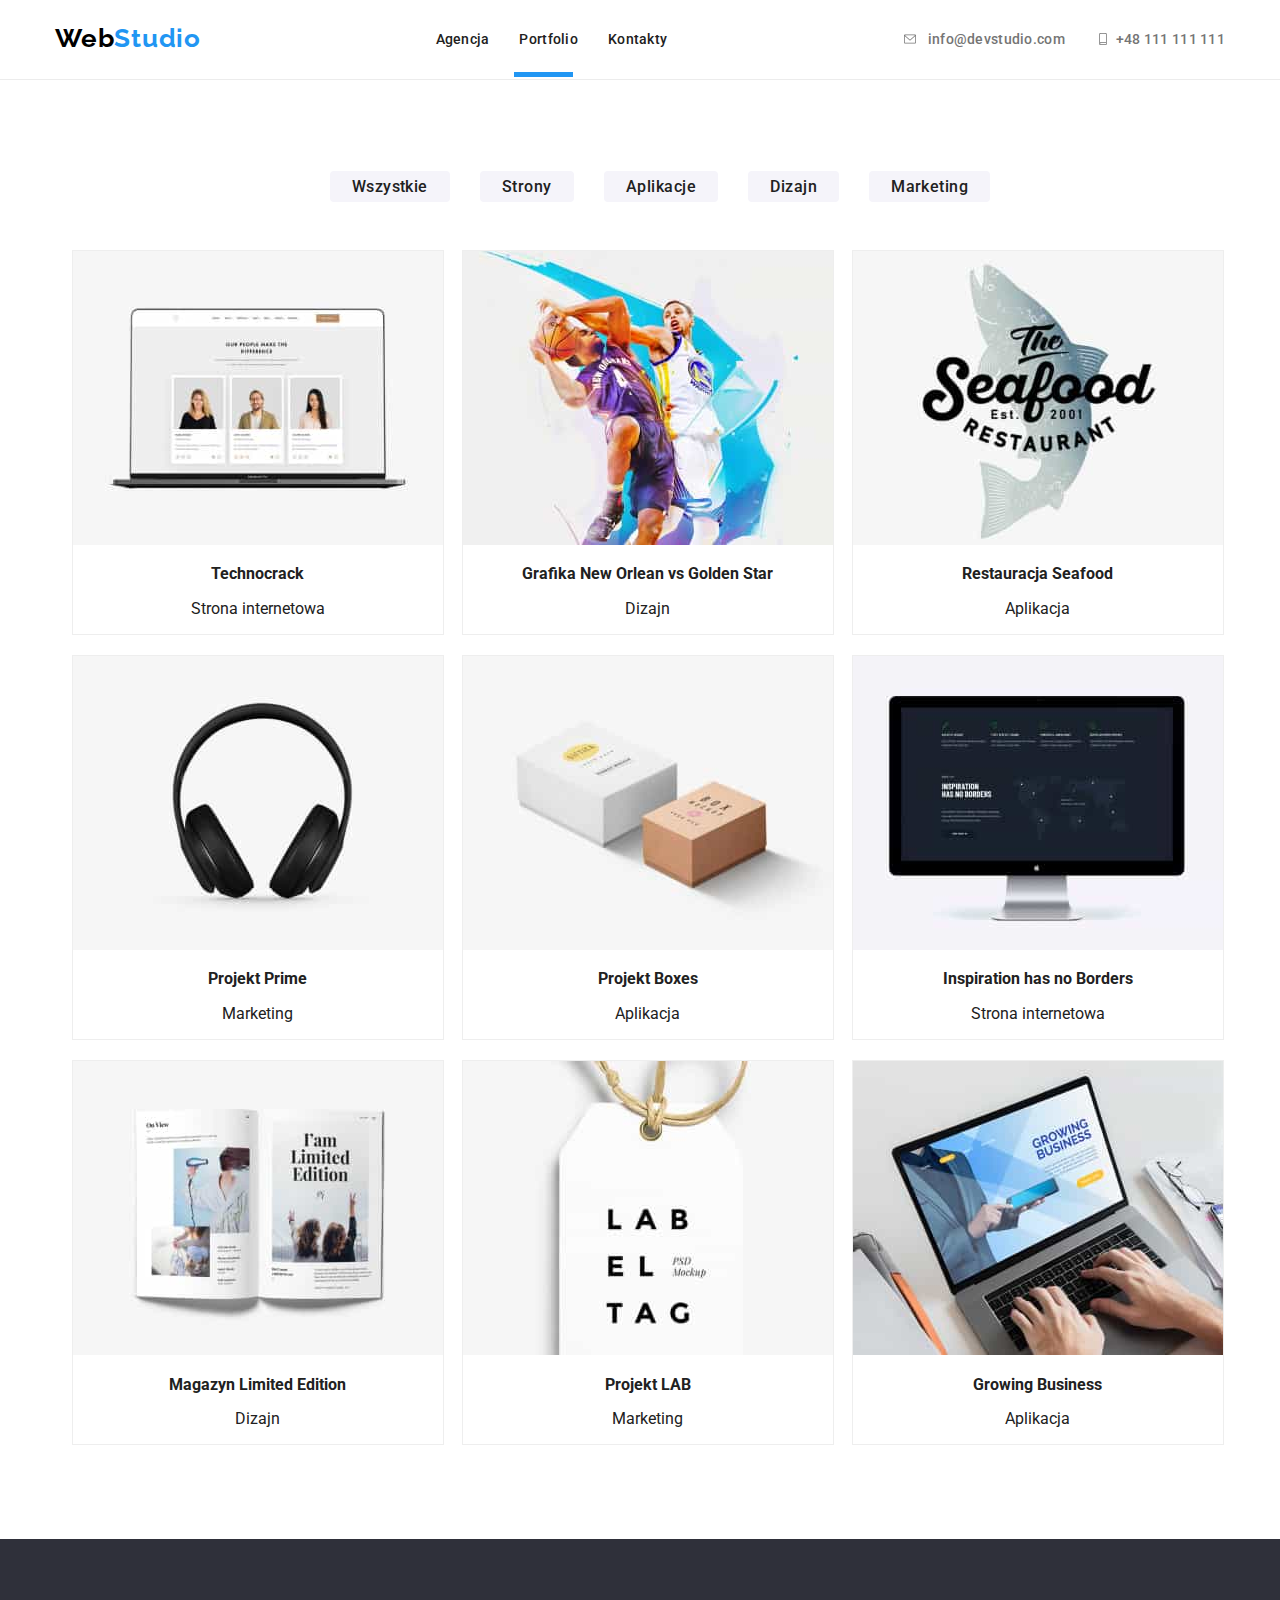
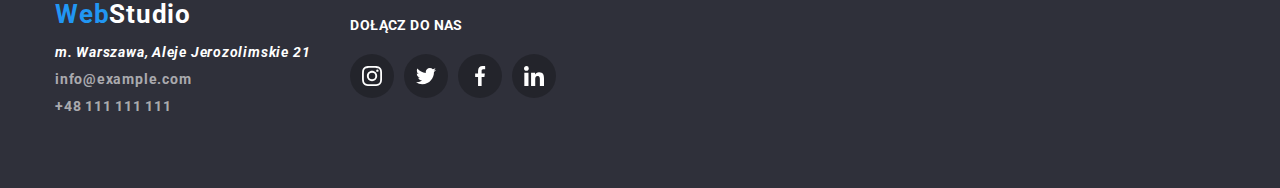
==== portfolio.html @ 5a5a5d85 "Done" ====
<!DOCTYPE html>
<html lang="pl">
    <head>
        <meta charset="UTF-8" />
        <meta name="viewport" content="width=device-width, initial-scale=1.0" />

        <title>Portfolio</title>
        <link rel="preconnect" href="https://fonts.googleapis.com" />
        <link rel="preconnect" href="https://fonts.gstatic.com" crossorigin />
        <link
            href="https://fonts.googleapis.com/css2?family=Raleway:wght@700&family=Roboto:wght@400;500;700;900&display=swap"
            rel="stylesheet"
        />
        <link rel="stylesheet" href="./css/normalize.css" />

        <link rel="stylesheet" href="./css/style.css" />
    </head>
    <body class="body">
        <header class="header">
            <div class="container header-portfolio">
                <a class="web-studio black-color" href="#"
                    >Web<span class="blue-color">Studio</span></a
                >

                <nav>
                    <ul class="menu">
                        <li class="item">
                            <a
                                class="nav-link agency-portfolio"
                                href="./index.html"
                                >Agencja</a
                            >
                        </li>
                        <li class="item">
                            <a class="nav-link portfolio" href="#">Portfolio</a>
                        </li>
                        <li class="item">
                            <a class="nav-link contact" href="#">Kontakty</a>
                        </li>
                    </ul>
                </nav>
                <ul class="contact-data">
                    <li class="mail">
                        <a
                            class="mail-link-portfolio mail-portfolio"
                            href="mailto:info@devstudio.com"
                            >info@devstudio.com
                            <svg
                                class="icon-header-portfolio"
                                width="16"
                                height="12"
                            >
                                <use
                                    href="./images/icons.svg#icon-envelope"
                                ></use>
                            </svg>
                        </a>
                    </li>
                    <li class="tel">
                        <a class="tel-portfolio" href="tel:+48111111111"
                            >+48 111 111 111
                            <svg
                                class="icon-header-portfolio"
                                width="16"
                                height="12"
                            >
                                <use
                                    href="./images/icons.svg#icon-smartphone"
                                ></use>
                            </svg>
                        </a>
                    </li>
                </ul>
            </div>
        </header>

        <main>
            <section class="section">
                <div class="container">
                    <ul class="main-portfolio">
                        <li class="item">
                            <a class="nav-all" href="#">Wszystkie</a>
                        </li>
                        <li class="item">
                            <a class="nav-pages" href="#">Strony</a>
                        </li>
                        <li class="item">
                            <a class="nav-aplications" href="#">Aplikacje</a>
                        </li>
                        <li class="item">
                            <a class="nav-design" href="#">Dizajn</a>
                        </li>
                        <li class="item">
                            <a class="nav-marketing" href="#">Marketing</a>
                        </li>
                    </ul>

                    <div class="see-portfolio">
                        <div class="card">
                            <div class="portfolio-photo">
                                <img
                                    src="./images/portfolio/Technocrack.jpg"
                                    width="370"
                                    height="294"
                                    alt="Technocrack"
                                />
                                <div class="wrapper-text">
                                    <p>
                                        Techno-Crack to start-up zajmujący się
                                        projektowaniem stron internetowych,
                                        który oferuje obszerną listę usług,
                                        które spełnią wszystkie Twoje potrzeby w
                                        zakresie projektowania i rozwoju stron
                                        internetowych.
                                    </p>
                                </div>
                            </div>

                            <p class="portfolio-text">
                                <strong>Technocrack</strong>
                            </p>

                            <p class="portfolio-text">Strona internetowa</p>
                        </div>

                        <div class="card">
                            <div class="portfolio-photo">
                                <img
                                    src="./images/portfolio/GrafikaNewOrleanvsGoldenStar.jpg"
                                    width="370"
                                    height="294"
                                    alt="Grafika New Orlean vs Golden Star"
                                />
                                <div class="wrapper-text">
                                    <p>
                                        Techno-Crack to start-up zajmujący się
                                        projektowaniem stron internetowych,
                                        który oferuje obszerną listę usług,
                                        które spełnią wszystkie Twoje potrzeby w
                                        zakresie projektowania i rozwoju stron
                                        internetowych.
                                    </p>
                                </div>
                            </div>
                            <p class="portfolio-text">
                                <strong
                                    >Grafika New Orlean vs Golden Star</strong
                                >
                            </p>

                            <p class="portfolio-text">Dizajn</p>
                        </div>
                        <div class="card">
                            <div class="portfolio-photo">
                                <img
                                    src="./images//portfolio/RestauracjaSeafood.jpg"
                                    width="370"
                                    height="294"
                                    alt="Restauracja Seafood"
                                />
                                <div class="wrapper-text">
                                    <p>
                                        Techno-Crack to start-up zajmujący się
                                        projektowaniem stron internetowych,
                                        który oferuje obszerną listę usług,
                                        które spełnią wszystkie Twoje potrzeby w
                                        zakresie projektowania i rozwoju stron
                                        internetowych.
                                    </p>
                                </div>
                            </div>
                            <p class="portfolio-text">
                                <strong>Restauracja Seafood</strong>
                            </p>

                            <p class="portfolio-text">Aplikacja</p>
                        </div>

                        <div class="card">
                            <div class="portfolio-photo">
                                <img
                                    src="./images/portfolio/ProjektPrime.jpg"
                                    width="370"
                                    height="294"
                                    alt="Projekt Prime"
                                />
                                <div class="wrapper-text">
                                    <p>
                                        Techno-Crack to start-up zajmujący się
                                        projektowaniem stron internetowych,
                                        który oferuje obszerną listę usług,
                                        które spełnią wszystkie Twoje potrzeby w
                                        zakresie projektowania i rozwoju stron
                                        internetowych.
                                    </p>
                                </div>
                            </div>
                            <p class="portfolio-text">
                                <strong>Projekt Prime</strong>
                            </p>
                            <p class="portfolio-text">Marketing</p>
                        </div>
                        <div class="card">
                            <div class="portfolio-photo">
                                <img
                                    src="./images/portfolio/ProjektBoxes.jpg"
                                    width="370"
                                    height="294"
                                    alt="Projekt Boxes"
                                />
                                <div class="wrapper-text">
                                    <p>
                                        Techno-Crack to start-up zajmujący się
                                        projektowaniem stron internetowych,
                                        który oferuje obszerną listę usług,
                                        które spełnią wszystkie Twoje potrzeby w
                                        zakresie projektowania i rozwoju stron
                                        internetowych.
                                    </p>
                                </div>
                            </div>
                            <p class="portfolio-text">
                                <strong>Projekt Boxes</strong>
                            </p>
                            <p class="portfolio-text">Aplikacja</p>
                        </div>

                        <div class="card">
                            <div class="portfolio-photo">
                                <img
                                    src="./images/portfolio/InspirationhasnoBorders.jpg"
                                    width="370"
                                    height="294"
                                    alt="Inspiration has no Borders"
                                />
                                <div class="wrapper-text">
                                    <p>
                                        Techno-Crack to start-up zajmujący się
                                        projektowaniem stron internetowych,
                                        który oferuje obszerną listę usług,
                                        które spełnią wszystkie Twoje potrzeby w
                                        zakresie projektowania i rozwoju stron
                                        internetowych.
                                    </p>
                                </div>
                            </div>
                            <p class="portfolio-text">
                                <strong>Inspiration has no Borders</strong>
                            </p>

                            <p class="portfolio-text">Strona internetowa</p>
                        </div>
                        <div class="card">
                            <div class="portfolio-photo">
                                <img
                                    src="./images/portfolio/MagazynLimiteddition.jpg"
                                    width="370"
                                    height="294"
                                    alt="Magazyn Limited Edition"
                                />
                                <div class="wrapper-text">
                                    <p>
                                        Techno-Crack to start-up zajmujący się
                                        projektowaniem stron internetowych,
                                        który oferuje obszerną listę usług,
                                        które spełnią wszystkie Twoje potrzeby w
                                        zakresie projektowania i rozwoju stron
                                        internetowych.
                                    </p>
                                </div>
                            </div>

                            <p class="portfolio-text">
                                <strong>Magazyn Limited Edition</strong>
                            </p>

                            <p class="portfolio-text">Dizajn</p>
                        </div>

                        <div class="card">
                            <div class="portfolio-photo">
                                <img
                                    src="./images/portfolio/ProjektLAB.jpg"
                                    width="370"
                                    height="294"
                                    alt="Projekt LAB"
                                />
                                <div class="wrapper-text">
                                    <p>
                                        Techno-Crack to start-up zajmujący się
                                        projektowaniem stron internetowych,
                                        który oferuje obszerną listę usług,
                                        które spełnią wszystkie Twoje potrzeby w
                                        zakresie projektowania i rozwoju stron
                                        internetowych.
                                    </p>
                                </div>
                            </div>
                            <p class="portfolio-text">
                                <strong>Projekt LAB</strong>
                            </p>

                            <p class="portfolio-text">Marketing</p>
                        </div>

                        <div class="card">
                            <div class="portfolio-photo">
                                <img
                                    src="./images/portfolio/GrowingBusiness.jpg"
                                    width="370"
                                    height="294"
                                    alt="Growing Business"
                                />
                                <div class="wrapper-text">
                                    <p>
                                        Techno-Crack to start-up zajmujący się
                                        projektowaniem stron internetowych,
                                        który oferuje obszerną listę usług,
                                        które spełnią wszystkie Twoje potrzeby w
                                        zakresie projektowania i rozwoju stron
                                        internetowych.
                                    </p>
                                </div>
                            </div>

                            <p class="portfolio-text">
                                <strong>Growing Business</strong>
                            </p>

                            <p class="portfolio-text">Aplikacja</p>
                        </div>
                    </div>
                </div>
            </section>
        </main>
        <footer class="container-portfolio">
            <div class="container footer-elements-portfolio">
                <div class="address-element-portfolio">
                    <a class="blue-color logo-footer" href="#"
                        >Web<span class="white-color">Studio</span></a
                    >

                    <ul class="footer-li">
                        <li>
                            <address class="address">
                                m. Warszawa, Aleje Jerozolimskie 21
                            </address>
                        </li>
                        <li>
                            <a
                                class="mail-footer-portfolio"
                                href="mailto:info@example.com"
                                >info@example.com</a
                            >
                        </li>
                        <li class="tel-element">
                            <a
                                class="tel-footer-portfolio"
                                href="tel:+48111111111"
                                >+48 111 111 111</a
                            >
                        </li>
                    </ul>
                </div>
                <section class="footer-icon">
                    <h4 class="text-icon-portfolio">Dołącz do nas</h4>
                    <ul class="social-icon-portfolio">
                        <li class="item">
                            <a class="icon-link-footer" href="#">
                                <svg class="icon-footer">
                                    <use
                                        href="./images/icons.svg#icon-instagram-2"
                                    ></use>
                                </svg>
                            </a>
                        </li>
                        <li class="item">
                            <a class="icon-link-footer" href="#">
                                <svg class="icon-footer">
                                    <use
                                        href="./images/icons.svg#icon-twitter-1"
                                    ></use>
                                </svg>
                            </a>
                        </li>
                        <li class="item">
                            <a class="icon-link-footer" href="#">
                                <svg class="icon-footer">
                                    <use
                                        href="./images/icons.svg#icon-facebook-1"
                                    ></use>
                                </svg>
                            </a>
                        </li>

                        <li class="item">
                            <a class="icon-link-footer" href="#">
                                <svg class="icon-footer">
                                    <use
                                        href="./images/icons.svg#icon-linkedin-1"
                                    ></use>
                                </svg>
                            </a>
                        </li>
                    </ul>
                </section>
            </div>
        </footer>
    </body>
</html>
---- css/style.css ----
:root {
    --background-color: #ffffff;
    --color-text1: #757575;
    --color-text2: #212121;
    --color-text3: #2196f3;
    --background-color6: #2196f3;
    --color-text4: #000000;
    --color-text5: #ffffff;
    --color-text7: #afb1b8;
    --background-color1: #2f303a;
    --color-shadow: rgba(0, 0, 0, 0.15);
    --color-shadow1: rgba(0, 0, 0, 0.12);
    --color-shadow2: rgba(0, 0, 0, 0.14);
    --color-shadow3: rgba(0, 0, 0, 0.2);
    --background-color2: #2f303a;
    --background-color3: #e5e5e5;
    --backgraund-color7: rgba(0, 0, 0, 0.25);

    --color-text6: rgba(255, 255, 255, 0.6);
    --backdrop-transparency: rgba(19, 169, 145, 0.5);
    --border-color: #ececec;
    --background-color4: #f5f4fa;
    --backgraund-color5: #757575;

    --border-color1: #eeeeee;
    --border-color2: #afb1b8;
    --border-color3: #2196f3;
    --border-radius: 4px;
    --linear-gradient: rgba(47, 48, 58, 0.4);
    --background-color8: rgba(47, 48, 58, 0.8);
    --transition: 255ms;
    --transition-timing-function: cubic-bezier(0.4, 0, 0.2, 1);
}
.body {
    font-family: "Roboto", sans-serif;
    color: var(--color-text2);
    margin: 0;
}

.web-studio {
    text-decoration: none;
    color: var(--color-text4);
    margin-top: 5px;
    font-weight: 700;

    font-family: "Raleway", sans-serif;
    font-size: 26px;
    line-height: 1.19;
    letter-spacing: 0.03em;
    color: var(--color-text4);
}
.blue-color {
    color: var(--color-text3);
}

.header-elements {
    display: flex;
    justify-content: space-between;
    background-color: var(--background-color);
}
.header {
    border-bottom: 1px solid var(--border-color);
    height: 80px;
    display: flex;
    align-items: center;
}
.header-portfolio {
    display: flex;
    justify-content: space-between;
    background-color: var(--background-color);
}
.container {
    max-width: 1200px;
    width: 100%;

    box-sizing: border-box;
    padding: 0 15px;
    margin: 0 auto;
}
.item {
    list-style: none;
}
.mail {
    list-style: none;
}
.tel {
    list-style: none;
}
.contact-data {
    display: flex;
    gap: 30px;
    font-weight: 500;
    font-size: 14px;
    line-height: 1.14;
    letter-spacing: 0.02em;
}
.nav-link {
    text-decoration: none;
}
.mail-link {
    text-decoration: none;
    display: flex;
    flex-direction: row-reverse;
    gap: 10px;
    align-items: center;
    color: var(--color-text1);
    transition: color var(--transition);
    transition-timing-function: var(--transition-timing-function);
}
.mail-link:hover {
    color: var(--color-text3);
    stroke: var(--color-text3);
}

.tel-link {
    text-decoration: none;
    color: var(--color-text1);
    display: flex;
    flex-direction: row-reverse;
    gap: 5px;
    align-items: center;
    transition: color var(--transition);
    transition-timing-function: var(--transition-timing-function);
}
.tel-link:hover {
    color: var(--color-text3);
    stroke: var(--color-text3);
}
.mail-portfolio {
    text-decoration: none;
    color: var(--color-text1);
    display: flex;
    flex-direction: row-reverse;
    gap: 10px;
    align-items: center;
    transition: color var(--transition);
    transition-timing-function: var(--transition-timing-function);
}
.mail-portfolio:hover {
    color: var(--color-text3);
    stroke: var(--color-text3);
}

.tel-portfolio {
    text-decoration: none;
    color: var(--color-text1);
    display: flex;
    flex-direction: row-reverse;
    gap: 5px;
    align-items: center;
    transition: color var(--transition);
    transition-timing-function: var(--transition-timing-function);
}
.tel-portfolio:hover {
    color: var(--color-text3);
    stroke: var(--color-text3);
}
.menu {
    display: flex;
    gap: 30px;
    font-weight: 500;
    font-size: 14px;
    line-height: 1.14;
    letter-spacing: 0.02em;
}
.agency {
    color: var(--color-text2);
    position: relative;
}
.agency:visited {
    color: var(--color-text3);
}
.agency::after {
    content: "";
    position: absolute;
    background-color: var(--background-color6);
    bottom: -190%;
    height: 5px;
    width: 100%;
    left: -5px;
}
.contact {
    color: var(--color-text2);
    transition: color var(--transition);
    transition-timing-function: var(--transition-timing-function);
}
.contact:hover {
    color: var(--color-text3);
}
.portfolio-nav {
    color: var(--color-text2);
    transition: color var(--transition);
    transition-timing-function: var(--transition-timing-function);
}
.portfolio-nav:hover {
    color: var(--color-text3);
}

.agency-portfolio {
    color: var(--color-text2);
    transition: color var(--transition);
    transition-timing-function: var(--transition-timing-function);
}
.agency-portfolio:hover {
    color: var(--color-text3);
}
.portfolio {
    color: var(--color-text2);
    position: relative;
}
.portfolio::after {
    content: "";
    position: absolute;
    background-color: var(--background-color6);
    bottom: -190%;
    height: 5px;
    width: 100%;
    left: -5px;
}
.portfolio:visited {
    color: var(--color-text3);
}
.section {
    margin-block: 94px;
}
.main-section {
    background-color: var(--background-color2);
    display: flex;
    flex-direction: column;
    align-items: center;
    justify-content: center;
    text-align: center;
    background: linear-gradient(var(--linear-gradient), var(--linear-gradient)),
        url("../images/main/background-image.jpg");
    background-size: cover;
    padding: 200px 0;
}
.main-background {
    max-width: 1600px;
    margin: 0 auto;
}
.main-text {
    width: 696px;
    margin-block-start: 0;
    margin-block-end: 0;

    font-weight: 900;
    font-size: 44px;
    line-height: 1.36;

    letter-spacing: 0.06em;
    text-transform: uppercase;
    color: var(--color-text5);
}
.btn {
    background-color: var(--color-text3);
    box-shadow: 0px 4px 4px var(--color-shadow);
    border-radius: 4px;
    font-weight: 700;
    font-size: 16px;
    line-height: 1.87;

    letter-spacing: 0.06em;
    color: var(--color-text5);
    cursor: pointer;
    margin-top: 30px;
    padding: 10px 40px 10px 40px;
    border: 0;
}
.text-section {
    display: flex;
    gap: 30px;
    align-items: center;
}

.text-li {
    list-style: none;
}
.text-paragraph {
    font-size: 14px;
    line-height: 1.71;
    letter-spacing: 0.03em;
    margin-block-start: 0;
    color: var(--color-text1);
}
.photos-list {
    display: flex;
    gap: 30px;
}

.job-header {
    display: flex;
    font-weight: 700;
    font-size: 36px;
    line-height: 1.16;
    letter-spacing: 0.03em;
    justify-content: center;
}
.section-team {
    display: flex;
    justify-content: space-between;
    background-color: var(--background-color4);
}

.team {
    padding-top: 15px;
    background-color: var(--background-color4);
}

.header-two {
    display: flex;
    justify-content: center;
    font-weight: 700;
    font-size: 36px;
    line-height: 1.16;
    letter-spacing: 0.03em;
}

.people {
    box-shadow: 0px 1px 3px var(--color-shadow1),
        0px 1px 1px var(--color-shadow2), 0px 2px 1px var(--color-shadow3);
    border-radius: 0px 0px 4px 4px;
    background-color: var(--background-color);
}

.name {
    height: 30px;
    text-align: center;
}
.footer-li {
    list-style: none;
    padding-left: 0;

    font-weight: 700;
    font-size: 14px;
    line-height: 1.19;
    display: flex;
    flex-direction: column;
    justify-content: space-between;

    gap: 10px;
}
.footer-element {
    background-color: var(--background-color1);
}
.footer-elements-studio {
    display: flex;
    font-weight: 700;
    font-size: 26px;
    line-height: 1.19;

    letter-spacing: 0.03em;
    text-decoration: none;
}
.blue-color {
    color: var(--color-text3);
}
.address {
    color: var(--color-text5);
}
.white-color {
    color: var(--color-text5);
}
.logo-footer {
    text-decoration: none;
    font-weight: 700;
    font-size: 26px;
    line-height: 1.19;

    letter-spacing: 0.03em;
}
.tel-footer {
    text-decoration: none;
    color: var(--color-text6);
}
.mail-footer {
    text-decoration: none;
    color: var(--color-text6);
}
.container-portfolio {
    background-color: var(--background-color2);
}
.footer-elements-portfolio {
    font-weight: 700;
    font-size: 26px;
    line-height: 1.19;
    display: flex;

    letter-spacing: 0.03em;
    text-decoration: none;
}
.address-element-portfolio {
    padding: 60px 0;
}
.address-element-studio {
    padding: 60px 0;
}
.mail-footer-portfolio {
    text-decoration: none;
    color: var(--color-text6);
}
.tel-footer-portfolio {
    text-decoration: none;
    color: var(--color-text6);
}
.main-portfolio {
    display: flex;
    justify-content: center;
    gap: 30px;
}
.nav-all {
    text-decoration: none;
    font-weight: 500;
    font-size: 16px;
    line-height: 1.62;
    letter-spacing: 0.03em;
    background-color: var(--background-color4);
    color: var(--color-text2);
    padding: 6px 22px;
    border-radius: var(--border-radius);
    transition: color var(--transition);
    transition-timing-function: var(--transition-timing-function);
}
.nav-all:hover {
    background-color: var(--color-text3);
    color: var(--color-text5);
    box-shadow: 0px 4px 4px 0px #00000040;
}
.nav-pages {
    text-decoration: none;
    font-weight: 500;
    font-size: 16px;
    line-height: 1.62;
    letter-spacing: 0.03em;
    background-color: var(--background-color4);
    color: var(--color-text2);
    padding: 6px 22px;
    border-radius: var(--border-radius);
    transition: color var(--transition);
    transition-timing-function: var(--transition-timing-function);
}
.nav-pages:hover {
    background-color: var(--color-text3);
    color: var(--color-text5);
    box-shadow: 0px 4px 4px 0px #00000040;
}
.nav-aplications {
    text-decoration: none;
    font-weight: 500;
    font-size: 16px;
    line-height: 1.62;
    letter-spacing: 0.03em;
    background-color: var(--background-color4);
    color: var(--color-text2);
    padding: 6px 22px;
    border-radius: var(--border-radius);
    transition: color var(--transition);
    transition-timing-function: var(--transition-timing-function);
}
.nav-aplications:hover {
    background-color: var(--color-text3);
    color: var(--color-text5);
    box-shadow: 0px 4px 4px 0px #00000040;
}
.nav-design {
    text-decoration: none;
    font-weight: 500;
    font-size: 16px;
    line-height: 1.62;
    letter-spacing: 0.03em;
    background-color: var(--background-color4);
    color: var(--color-text2);
    padding: 6px 22px;
    border-radius: var(--border-radius);
    transition: color var(--transition);
    transition-timing-function: var(--transition-timing-function);
}
.nav-design:hover {
    background-color: var(--color-text3);
    color: var(--color-text5);
    box-shadow: 0px 4px 4px 0px #00000040;
}
.nav-marketing {
    text-decoration: none;
    font-weight: 500;
    font-size: 16px;
    line-height: 1.62;
    letter-spacing: 0.03em;
    background-color: var(--background-color4);
    color: var(--color-text2);
    padding: 6px 22px;
    border-radius: var(--border-radius);
    transition: color var(--transition);
    transition-timing-function: var(--transition-timing-function);
}
.nav-marketing:hover {
    background-color: var(--color-text3);
    color: var(--color-text5);
    box-shadow: 0px 4px 4px 0px #00000040;
}
.see-portfolio {
    display: flex;
    flex-wrap: wrap;
    margin-top: 30px;
    justify-content: space-around;
    text-align: center;
}
.card {
    border: 1px solid var(--border-color1);
    margin-top: 20px;
    margin-left: 15px;
    cursor: pointer;
    transform: translateY(0);
    transition: transform var(--transition);
    transition-timing-function: var(--transition-timing-function);
}
.card:hover {
    box-shadow: 0px 4px 4px rgba(0, 0, 0, 0.25);
}

.portfolio-text {
    display: flex;
    flex-direction: column;
    align-items: center;
}
.footer-icon {
    align-items: center;
    flex-direction: column;

    padding: 60px 40px;
}

.item-footer {
    list-style: none;
    padding-bottom: 15px;
}

.text-icon-portfolio {
    font-size: 14px;
    color: var(--color-text5);
    margin-bottom: 20px;
    text-transform: uppercase;
    font-weight: 700;
    font-size: 14px;
    line-height: 1.14;
    letter-spacing: 0.03em;
    margin-block-end: 0;
}
.text-icon-studio {
    font-size: 14px;
    color: var(--color-text5);
    margin-bottom: 20px;
    text-transform: uppercase;
    font-weight: 700;
    font-size: 14px;
    line-height: 1.14;
    letter-spacing: 0.03em;
}
.function-icon {
    background-color: var(--background-color4);
    padding: 25px 100px;
    border-radius: var(--border-radius);
    margin-bottom: 30px;
    display: flex;
    gap: 30px;
}
.function {
    display: flex;
    flex-direction: column;
}
.our-clients {
    display: flex;
    flex-direction: column;
    align-items: center;
    justify-content: center;
    background-color: var(--background-color);
}
.text-clients {
    font-weight: 700;
    font-size: 36px;
    line-height: 1.16;
    text-align: center;
    letter-spacing: 0.03em;
}
.icon-clients {
    display: flex;
    gap: 30px;
}
.logo {
    width: 106px;
    height: 60px;
}
.logo-4 {
    width: 106px;
    height: 60px;
}

.customer-icon {
    cursor: pointer;
    border: 1px solid var(--border-color2);
    display: flex;
    padding: 16px 32px;

    border-radius: 4px;
    transition: color var(--transition);
    transition-timing-function: var(--transition-timing-function);
}

.customer-icon:hover {
    border: 1px solid var(--border-color3);
    --color1: var(--color-text3);
}
.customer-icon-4 {
    cursor: pointer;
    border: 1px solid var(--border-color2);
    display: flex;
    padding: 16px 32px;
    --color2: var(--color-text7);

    border-radius: 4px;
    transition: color var(--transition);
    transition-timing-function: var(--transition-timing-function);
}
.customer-icon-4:hover {
    border: 1px solid var(--border-color3);
    --color2: var(--color-text3);
}
.icon-list {
    display: flex;
    text-align: center;
    align-items: center;
    padding-bottom: 20px;
    gap: 10px;
}
.social-icon {
    width: 20px;
    height: 20px;
}

.icon-link {
    display: flex;
    width: 44px;
    height: 44px;
    align-items: center;
    justify-content: center;
    background-color: var(--background-color);
    border-radius: 50%;
    transition: color var(--transition);
    transition-timing-function: var(--transition-timing-function);
}
.icon-link:hover {
    background-color: var(--background-color6);
    --color3: var(--color-text5);
}
.social-icon-footer {
    display: flex;
    padding-inline-start: 0;
    margin-block-end: 0;
    margin-block-start: 0;
    gap: 10px;
}
.icon-footer {
    width: 20px;
    height: 20px;
}
.icon-link-footer {
    display: flex;
    width: 44px;
    height: 44px;
    align-items: center;
    background-color: var(--backgraund-color7);
    justify-content: center;
    border-radius: 50%;
    transition: color var(--transition);
    transition-timing-function: var(--transition-timing-function);
}
.icon-link-footer:hover {
    background-color: var(--background-color6);
}
.social-icon-portfolio {
    display: flex;
    padding-inline-start: 0;
    margin-block-end: 0;
    margin-block-start: 0;
    gap: 10px;
    padding-top: 20px;
}
.photo {
    position: relative;
}
.text-photo {
    position: absolute;
    text-transform: uppercase;
    background-color: var(--background-color8);
    font-weight: 700;
    font-size: 14px;
    line-height: 1.14;
    text-align: center;
    letter-spacing: 0.03em;
    color: var(--color-text5);
    height: 70px;
    width: 370px;
    z-index: 2;
    bottom: 3px;
    padding: 30px 0;
    margin-block-end: 0;
    margin-block-start: 0;
}
.portfolio-photo {
    position: relative;
    overflow: hidden;
}

.wrapper-text {
    position: absolute;
    transition: var(--transition);
    transition-timing-function: var(--transition-timing-function);
    background-color: var(--background-color6);
    font-size: 18px;
    line-height: 1.55;

    letter-spacing: 0.03em;

    color: var(--color-text5);
    transform: translateY(0);
    font-size: 18px;
    height: 100%;
    width: 100%;
    padding: 49px 24px;
}
.card:hover .wrapper-text {
    transform: translateY(-100%);
}
.backdrop {
    position: fixed;
    width: 100%;
    height: 100%;
    left: 0;
    top: 0;
    background-color: var(--backdrop-transparency);
    transition: transform 0.25s;
    display: flex;
}
.is-hidden {
    transform: translateX(-100%);
    opacity: 0;
}
.modal {
    width: 400px;
    height: 400px;
    background-color: var(--background-color);
    margin: auto;
    padding: 10px;
    display: flex;
    flex-direction: column;
    padding: 15px 15px;
}
.close {
    width: 20px;
    height: 20px;
    padding-top: 3px;
    cursor: pointer;
}
.close-btn {
    border-radius: 50%;
    border: 0;
    margin-left: 90%;
}
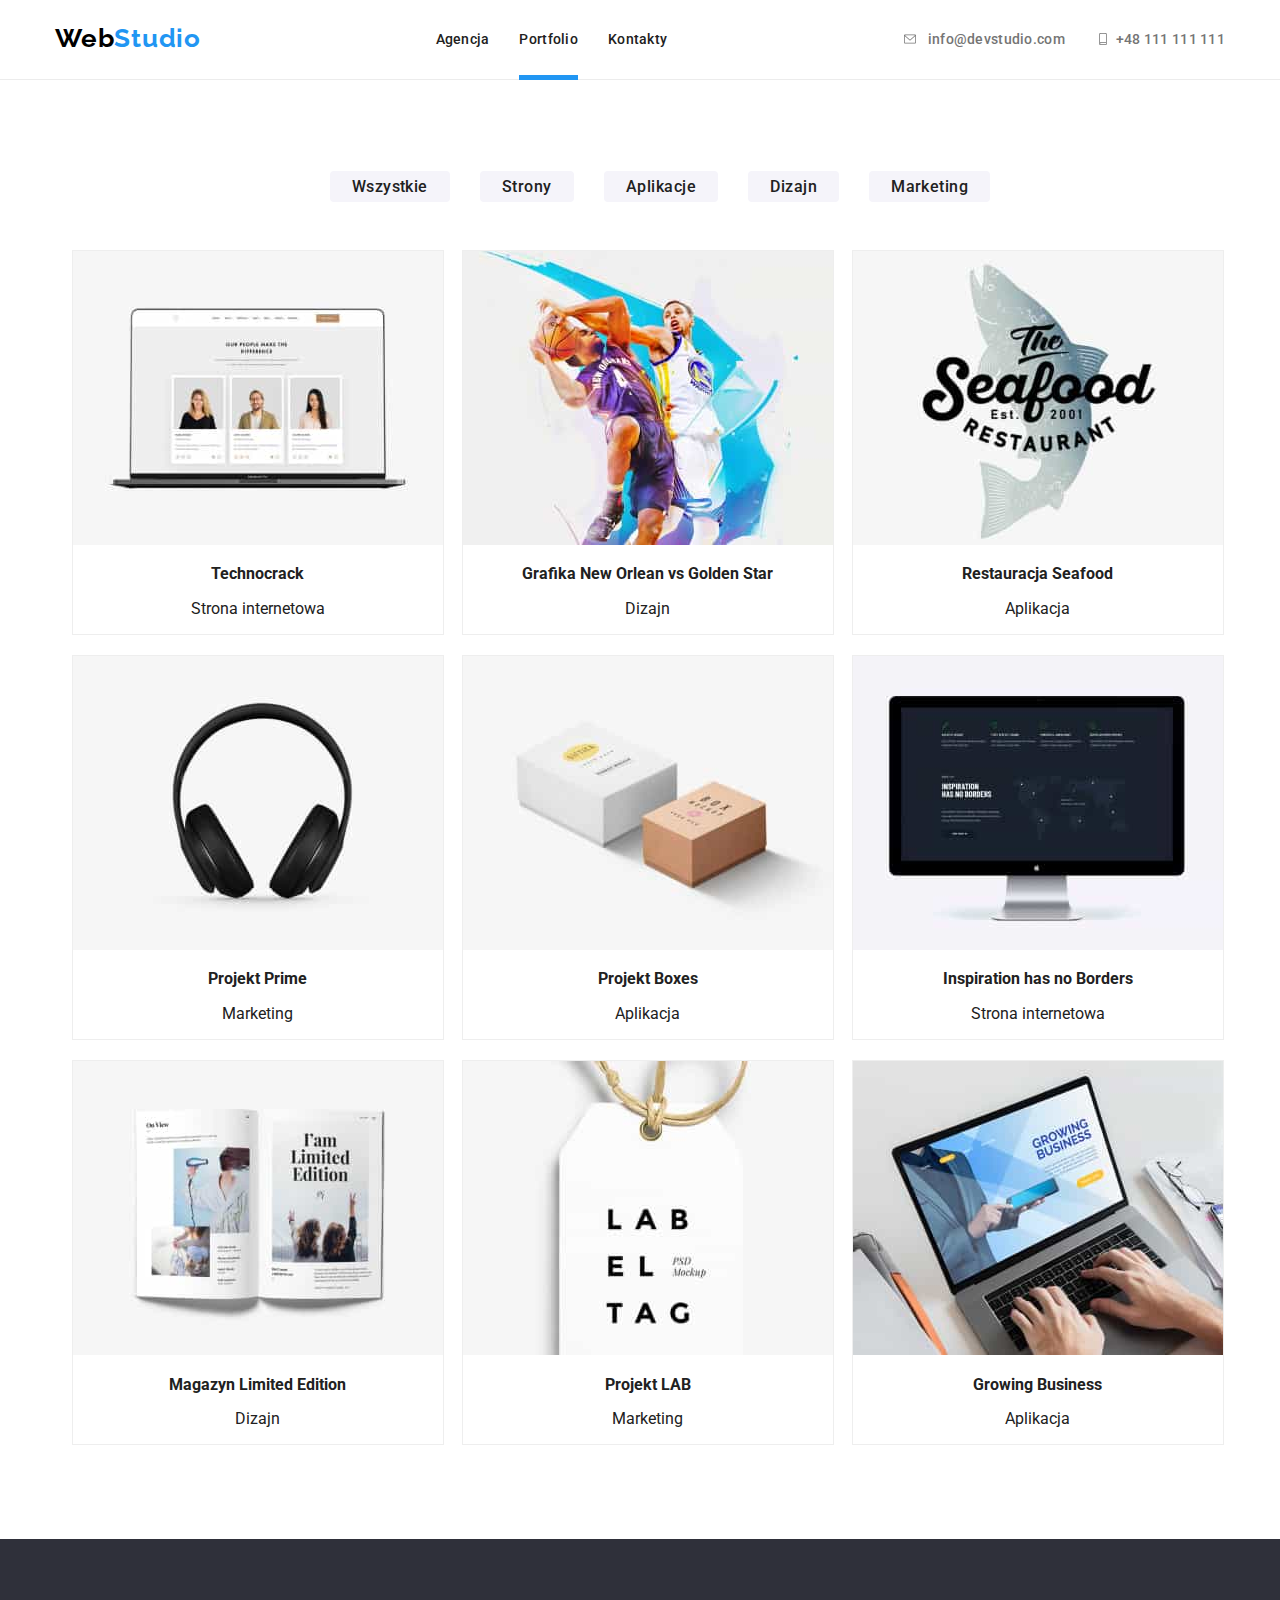
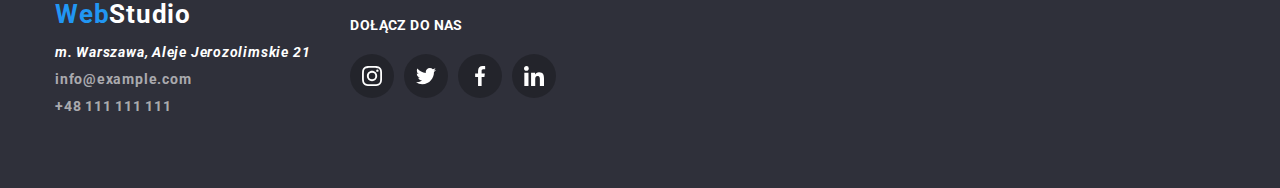
==== commit bdd614f7: "amendments" ====
--- a/portfolio.html
+++ b/portfolio.html
@@ -32,7 +32,9 @@
                             >
                         </li>
                         <li class="item">
-                            <a class="nav-link portfolio" href="#">Portfolio</a>
+                            <a class="nav-link portfolio active-page" href="#"
+                                >Portfolio</a
+                            >
                         </li>
                         <li class="item">
                             <a class="nav-link contact" href="#">Kontakty</a>
--- a/css/style.css
+++ b/css/style.css
@@ -17,7 +17,7 @@
     --backgraund-color7: rgba(0, 0, 0, 0.25);
 
     --color-text6: rgba(255, 255, 255, 0.6);
-    --backdrop-transparency: rgba(19, 169, 145, 0.5);
+    --backdrop-transparency: rgba(0, 0, 0, 0.2);
     --border-color: #ececec;
     --background-color4: #f5f4fa;
     --backgraund-color5: #757575;
@@ -170,52 +170,44 @@
 .agency:visited {
     color: var(--color-text3);
 }
-.agency::after {
+
+.contact {
+    color: var(--color-text2);
+    transition: color var(--transition);
+    transition-timing-function: var(--transition-timing-function);
+}
+.contact:hover {
+    color: var(--color-text3);
+}
+.portfolio-nav {
+    color: var(--color-text2);
+    transition: color var(--transition);
+    transition-timing-function: var(--transition-timing-function);
+}
+.portfolio-nav:hover {
+    color: var(--color-text3);
+}
+
+.agency-portfolio {
+    color: var(--color-text2);
+    transition: color var(--transition);
+    transition-timing-function: var(--transition-timing-function);
+}
+.agency-portfolio:hover {
+    color: var(--color-text3);
+}
+.portfolio {
+    color: var(--color-text2);
+    position: relative;
+}
+.active-page::after {
     content: "";
     position: absolute;
     background-color: var(--background-color6);
-    bottom: -190%;
+    top: 44px;
     height: 5px;
     width: 100%;
-    left: -5px;
-}
-.contact {
-    color: var(--color-text2);
-    transition: color var(--transition);
-    transition-timing-function: var(--transition-timing-function);
-}
-.contact:hover {
-    color: var(--color-text3);
-}
-.portfolio-nav {
-    color: var(--color-text2);
-    transition: color var(--transition);
-    transition-timing-function: var(--transition-timing-function);
-}
-.portfolio-nav:hover {
-    color: var(--color-text3);
-}
-
-.agency-portfolio {
-    color: var(--color-text2);
-    transition: color var(--transition);
-    transition-timing-function: var(--transition-timing-function);
-}
-.agency-portfolio:hover {
-    color: var(--color-text3);
-}
-.portfolio {
-    color: var(--color-text2);
-    position: relative;
-}
-.portfolio::after {
-    content: "";
-    position: absolute;
-    background-color: var(--background-color6);
-    bottom: -190%;
-    height: 5px;
-    width: 100%;
-    left: -5px;
+    left: 0;
 }
 .portfolio:visited {
     color: var(--color-text3);
@@ -738,12 +730,11 @@
     left: 0;
     top: 0;
     background-color: var(--backdrop-transparency);
-    transition: transform 0.25s;
+    transition: transform var(--transition);
     display: flex;
 }
 .is-hidden {
     transform: translateX(-100%);
-    opacity: 0;
 }
 .modal {
     width: 400px;
@@ -753,8 +744,10 @@
     padding: 10px;
     display: flex;
     flex-direction: column;
+    align-items: flex-end;
     padding: 15px 15px;
 }
+
 .close {
     width: 20px;
     height: 20px;
@@ -764,5 +757,4 @@
 .close-btn {
     border-radius: 50%;
     border: 0;
-    margin-left: 90%;
-}
+}
